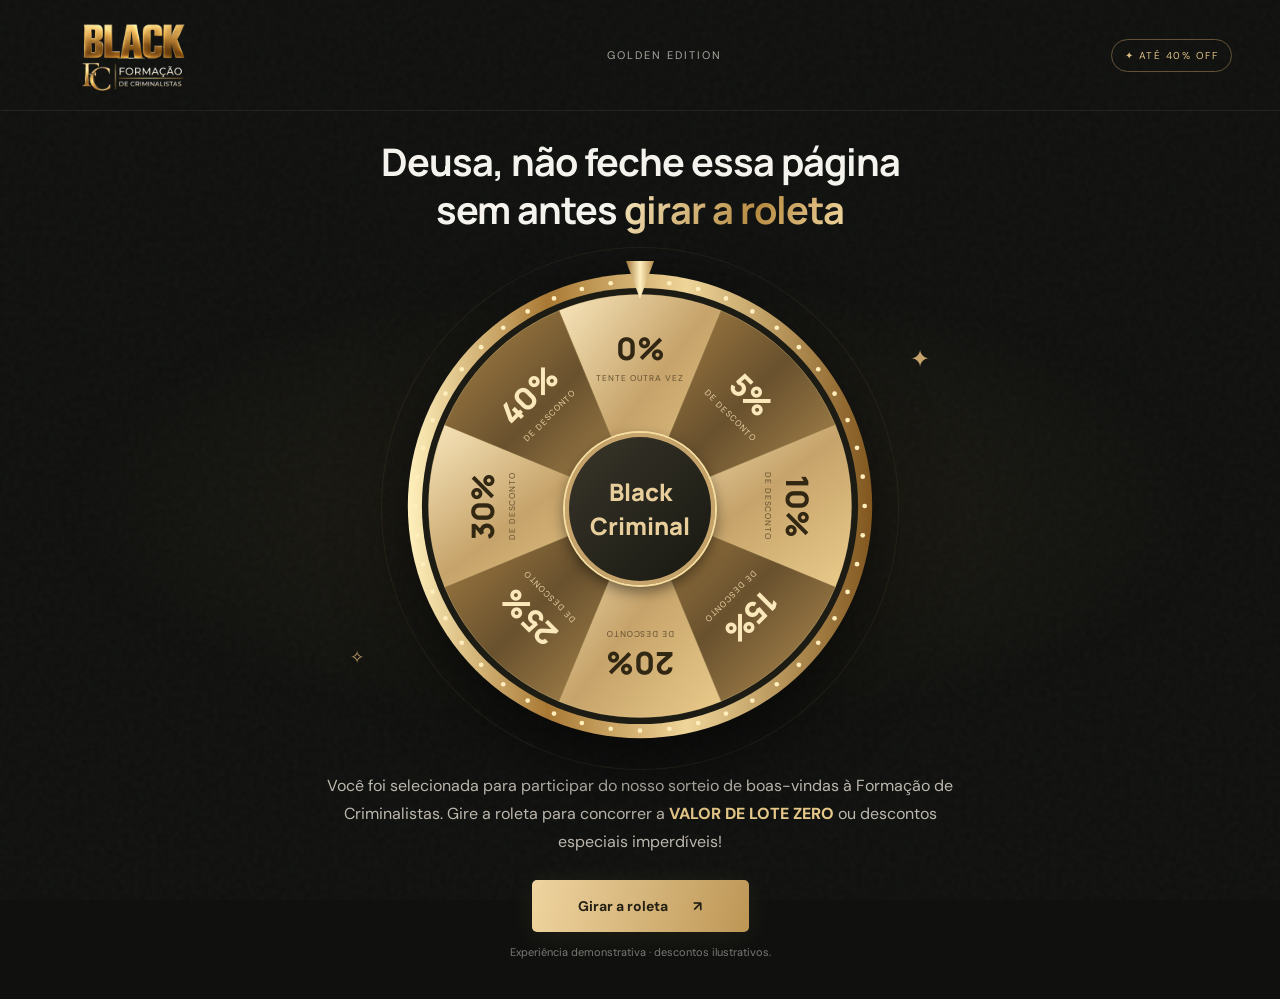
==== black-friday/index.html @ 6365568a "Add Black Criminal logo and welcome campaign messaging" ====
<!doctype html>
<html lang="pt-BR"><head><meta charset="UTF-8"><meta name="viewport" content="width=device-width,initial-scale=1"><meta name="description" content="Gire a roleta dourada de Black Friday e descubra descontos de até 40%."><title>Black Friday · Golden Spin</title><style>
@import url('https://fonts.googleapis.com/css2?family=DM+Sans:wght@400;500;600;700&family=Manrope:wght@400;600;700;800&display=swap');
:root{color-scheme:dark;--gold:#dec086;--muted:#94938e}*{box-sizing:border-box}body{margin:0;background:#10110f;color:#f6f4ef;font-family:'DM Sans',sans-serif}body:before{content:'';position:fixed;inset:0;pointer-events:none;opacity:.14;background-image:url("data:image/svg+xml,%3Csvg viewBox='0 0 180 180' xmlns='http://www.w3.org/2000/svg'%3E%3Cfilter id='n'%3E%3CfeTurbulence type='fractalNoise' baseFrequency='.88' numOctaves='3' stitchTiles='stitch'/%3E%3C/filter%3E%3Crect width='100%25' height='100%25' opacity='.25' filter='url(%23n)'/%3E%3C/svg%3E")}button,a{-webkit-tap-highlight-color:transparent}header{max-width:1280px;margin:auto;padding:28px 48px;display:flex;align-items:center;justify-content:space-between;border-bottom:1px solid #ffffff12}.brand{font-family:Manrope,sans-serif;font-size:20px;letter-spacing:-1px;font-weight:800}.brand span{color:var(--gold)}.edition{color:#aaa79f;font-size:11px;letter-spacing:2px}.badge{border:1px solid #625137;padding:9px 13px;border-radius:30px;font-size:10px;letter-spacing:1.5px;color:var(--gold)}main{max-width:1280px;margin:auto;padding:66px 48px 28px}.hero{display:grid;grid-template-columns:1fr 1.08fr;align-items:center;gap:35px}.eyebrow{font-size:11px;letter-spacing:2.5px;color:var(--gold);display:flex;align-items:center;gap:10px}.eyebrow:before{content:'';width:25px;height:1px;background:var(--gold)}h1{font-family:Manrope,sans-serif;font-size:clamp(48px,5.6vw,76px);line-height:1.04;letter-spacing:-4px;margin:25px 0}h1 span{background:linear-gradient(115deg,#f7e7bc,#b88b41 60%,#f3d9a1);background-clip:text;color:transparent}.intro{font-size:16px;line-height:1.8;color:#aaa9a2;max-width:370px}.maximum{display:flex;align-items:center;gap:17px;margin:27px 0 30px}.maximum strong{font-family:Manrope;font-size:56px;letter-spacing:-3px;color:#e8d5aa}.maximum span{font-size:11px;color:#b5afa3;letter-spacing:1.2px;line-height:1.6}.action{display:flex;gap:12px;align-items:center}.spin{border:0;padding:17px 27px;border-radius:5px;font:700 14px 'DM Sans',sans-serif;background:linear-gradient(105deg,#f0d5a0,#bd9655);color:#242015;cursor:pointer;box-shadow:0 4px 28px #d7b57014;min-width:217px}.spin:hover{filter:brightness(1.1)}.spin:disabled{opacity:.65;cursor:wait}.spin:focus-visible,.info:focus-visible{outline:2px solid #f9dda8;outline-offset:5px}.spin span{margin-left:22px}.small{color:#777a73;font-size:11px;margin-top:15px}.stage{position:relative;display:flex;align-items:center;justify-content:center;padding:32px 12px;background:radial-gradient(ellipse,#bb944518 0,transparent 68%)}.wheel-wrap{width:min(100%,470px);aspect-ratio:1;position:relative;filter:drop-shadow(0 25px 35px #0009)}#wheel{width:100%;height:100%;border-radius:50%;transition:transform 5s cubic-bezier(.12,.72,.12,1)}.pointer{position:absolute;left:50%;top:-10px;transform:translateX(-50%);width:28px;height:38px;background:linear-gradient(90deg,#9e7538,#fff0c0,#b38b48);clip-path:polygon(0 0,100% 0,50% 100%);z-index:3;filter:drop-shadow(0 3px 2px #000)}.hub{position:absolute;inset:39%;border-radius:50%;display:grid;place-content:center;text-align:center;background:linear-gradient(135deg,#39352a,#171811);border:6px solid #c5a36b;box-shadow:0 0 0 2px #f6dda0,0 6px 15px #0008;color:#e7ce9b;font-size:10px;letter-spacing:1.5px;font-weight:700}.hub b{font-size:25px;letter-spacing:-1px}.orbit{position:absolute;border:1px solid #c7a66216;border-radius:50%;inset:-24px;pointer-events:none}.spark{position:absolute;color:#c5a36b;font-size:24px}.s1{right:5%;top:10%}.s2{left:4%;bottom:12%;font-size:17px}.caption{position:absolute;bottom:0;left:0;right:0;text-align:center;font-size:10px;letter-spacing:2px;color:#7d796c}.result{margin-top:26px;padding:18px 22px;border:1px solid #b99b5c55;border-radius:6px;background:#c5a66b0b;max-width:395px}.result[hidden]{display:none}.result strong{display:block;color:#edd19b;font-size:21px;margin-bottom:6px}.result p{font-size:13px;line-height:1.6;color:#aaa79e;margin:0}.steps{margin-top:60px;padding:27px 0;display:grid;grid-template-columns:repeat(3,1fr);border-top:1px solid #ffffff12;border-bottom:1px solid #ffffff12;gap:25px}.step{display:flex;gap:15px;align-items:center}.number{font-size:11px;border:1px solid #7c67443b;border-radius:50%;width:32px;height:32px;display:grid;place-items:center;color:var(--gold);flex-shrink:0}.step b{font-size:13px;font-weight:500}.step p{font-size:11px;color:#85867e;margin:6px 0 0}footer{max-width:1280px;margin:auto;padding:24px 48px;display:flex;justify-content:space-between;gap:20px;color:#777a72;font-size:10px}.info{border:0;background:none;color:#a9a18e;font-family:inherit;font-size:11px;cursor:pointer;text-decoration:underline;text-underline-offset:4px}dialog{background:#1a1b17;border:1px solid #806843;border-radius:12px;color:#f4ead8;max-width:460px;padding:30px;line-height:1.7}dialog::backdrop{background:#000b}dialog p{color:#aaa99f;font-size:14px}dialog button{margin-top:10px}.confetti{position:fixed;top:-20px;width:8px;height:13px;background:#e4bd6b;pointer-events:none;z-index:8;animation:fall 2.6s ease-in forwards}@keyframes fall{to{transform:translateY(110vh) rotate(600deg);opacity:0}}@media(max-width:800px){header{padding:22px 24px}.edition{display:none}main{padding:40px 24px 10px}.hero{grid-template-columns:1fr;gap:15px}h1{font-size:58px;letter-spacing:-3px}.intro{max-width:450px}.stage{padding:35px 20px 40px;grid-row:2}.wheel-wrap{max-width:390px}.steps{margin-top:30px;grid-template-columns:1fr;gap:22px}footer{padding:23px 24px;flex-wrap:wrap}.maximum{margin:18px 0}.caption{bottom:8px}}@media(prefers-reduced-motion:reduce){#wheel{transition-duration:.1s}.confetti{display:none}}

/* The wheel is the first content immediately below the menu on every screen. */
main{padding:22px 24px 40px}.hero{display:flex;flex-direction:column;gap:0}.stage{width:100%;padding:20px 20px 14px;flex-shrink:0}.wheel-wrap{width:min(54vh,470px,76vw)}.content{text-align:center;width:100%;display:flex;flex-direction:column;align-items:center}h1{font-size:clamp(24px,3.3vw,38px);letter-spacing:-1.5px;margin:12px 0 20px}.action{justify-content:center}.result{width:100%;text-align:center}.small{margin:13px 0 0}.s1{right:calc(50% - min(30vw,290px));top:18%}.s2{left:calc(50% - min(30vw,290px));bottom:18%}
@media(max-width:800px){header{padding:18px 20px}main{padding:16px 16px 32px}.stage{grid-row:auto;padding:18px 12px 14px}.wheel-wrap{width:min(49vh,390px,80vw)}.orbit{inset:-12px}h1{font-size:26px;letter-spacing:-1px;margin:10px 0 18px}.spin{padding:16px 27px}}
.hub{inset:34%;z-index:2;display:flex;flex-direction:column;align-items:center;justify-content:center;gap:2px;overflow:hidden;padding:8px;border-width:4px;font-family:Manrope,sans-serif;font-size:clamp(10px,2.6vw,18px);line-height:1.15;letter-spacing:0;font-weight:800;background:linear-gradient(135deg,#39352a,#171811)}.hub span{max-width:100%;white-space:nowrap}.hub{container-type:inline-size;padding:8px;text-align:center;gap:3px;font-size:clamp(8px,1.8vw,14px)}.hub span{display:block;width:100%;text-align:center;font-size:clamp(8px,1.8vw,14px);line-height:1.25;letter-spacing:0}@supports(font-size:1cqi){.hub span{font-size:19cqi}}.brand img{display:block;width:170px;height:86px;object-fit:contain}header{padding-top:12px;padding-bottom:12px}.headline{text-align:center;font-size:clamp(23px,3.3vw,38px);line-height:1.25;letter-spacing:-1px;margin:5px 0 18px;max-width:820px}.welcome{max-width:650px;margin:12px 0 24px;color:#bdb8ae;font-size:16px;line-height:1.75;text-align:center}.welcome strong{color:#e7c888;font-weight:800}@media(max-width:800px){.brand img{width:136px;height:69px}.headline{font-size:25px;margin:0 0 14px;letter-spacing:-.7px}.welcome{font-size:14px;line-height:1.65;margin:8px 0 20px}.wheel-wrap{width:min(42vh,390px,76vw)}} </style></head><body><header><div class="brand"><img src="assets/logo-black-criminal.png" alt="Black Formação de Criminalistas"></div><div class="edition">GOLDEN EDITION</div><div class="badge">✦ ATÉ 40% OFF</div></header><main><section class="hero"><h1 class="headline">Deusa, não feche essa página<br>sem antes <span>girar a roleta</span></h1><div class="stage"><span class="spark s1">✦</span><span class="spark s2">✧</span><div class="wheel-wrap"><div class="orbit"></div><div class="pointer" aria-hidden="true"></div><svg id="wheel" viewBox="0 0 500 500" role="img" aria-label="Roleta com descontos de 0, 5, 10, 15, 20, 25, 30 e 40 por cento"></svg><div class="hub" aria-hidden="true"><span>Black</span><span>Criminal</span></div></div></div><div class="content"><p class="welcome">Você foi selecionada para participar do nosso sorteio de boas-vindas à Formação de Criminalistas. Gire a roleta para concorrer a <strong>VALOR DE LOTE ZERO</strong> ou descontos especiais imperdíveis!</p><div class="action"><button class="spin" id="spin">Girar a roleta <span>↗</span></button></div><p class="small">Experiência demonstrativa · descontos ilustrativos.</p><div class="result" id="result" role="status" aria-live="polite" hidden><strong id="result-title"></strong><p id="result-text"></p></div></div></section></main><script>
const discounts=[0,5,10,15,20,25,30,40],wheel=document.getElementById('wheel');
wheel.innerHTML=`<defs><linearGradient id="rim"><stop stop-color="#fff0bc"/><stop offset=".3" stop-color="#a97934"/><stop offset=".6" stop-color="#efd599"/><stop offset="1" stop-color="#81571f"/></linearGradient><linearGradient id="light" x1="0" y1="0" x2="1" y2="1"><stop stop-color="#f8e6bc"/><stop offset=".5" stop-color="#c6a36a"/><stop offset="1" stop-color="#ebcc8c"/></linearGradient><linearGradient id="dark" x1="0" y1="0" x2="1" y2="1"><stop stop-color="#aa8345"/><stop offset=".5" stop-color="#69512e"/><stop offset="1" stop-color="#b59052"/></linearGradient></defs><circle cx="250" cy="250" r="247" fill="url(#rim)"/><circle cx="250" cy="250" r="232" fill="#1c1c15"/>`;
const point=(a,r)=>[250+Math.sin(a*Math.PI/180)*r,250-Math.cos(a*Math.PI/180)*r];
discounts.forEach((d,i)=>{let a=i*45-22.5,b=a+45,p=point(a,225),q=point(b,225);wheel.innerHTML+=`<path d="M250 250 L${p} A225 225 0 0 1 ${q} Z" fill="url(#${i%2?'dark':'light'})" stroke="#eacb8955" stroke-width="1"/><g transform="rotate(${i*45} 250 250)"><text x="250" y="95" text-anchor="middle" fill="${i%2?'#fae7ba':'#312713'}" font-family="Manrope,sans-serif" font-size="33" font-weight="800">${d}%</text><text x="250" y="117" text-anchor="middle" fill="${i%2?'#ead3a4':'#655030'}" font-family="DM Sans,sans-serif" font-size="9" letter-spacing="1">${d===0?'TENTE OUTRA VEZ':'DE DESCONTO'}</text></g>`});
for(let i=0;i<48;i++){const p=point(i*7.5,239);wheel.innerHTML+=`<circle cx="${p[0]}" cy="${p[1]}" r="2.5" fill="#ffedbc"/>`}
let rotation=0,busy=false;const button=document.getElementById('spin'),result=document.getElementById('result');
button.onclick=()=>{if(busy)return;busy=true;button.disabled=true;button.textContent='A roleta está girando…';result.hidden=true;const index=discounts.indexOf(40),target=(360-index*45)%360;rotation+=1800+(target-rotation%360+360)%360;wheel.style.transform=`rotate(${rotation}deg)`;setTimeout(()=>{const d=discounts[index];document.getElementById('result-title').textContent=d===0?'0% · Tente outra vez!':`Você tirou ${d}% de desconto!`;document.getElementById('result-text').textContent=d===0?'A sorte merece uma segunda chance. Que tal mais um giro?':'Um giro dourado! Resultado ilustrativo desta experiência de Black Friday.';result.hidden=false;busy=false;button.disabled=false;button.innerHTML='Girar novamente <span>↗</span>';if(d>0)for(let i=0;i<35;i++){const c=document.createElement('i');c.className='confetti';c.style.left=Math.random()*100+'vw';c.style.animationDelay=Math.random()*.5+'s';c.style.background=['#b48a47','#f9e3b4','#e9bd67'][i%3];document.body.append(c);setTimeout(()=>c.remove(),3300)}},matchMedia('(prefers-reduced-motion: reduce)').matches?150:5100)};
</script></body></html>
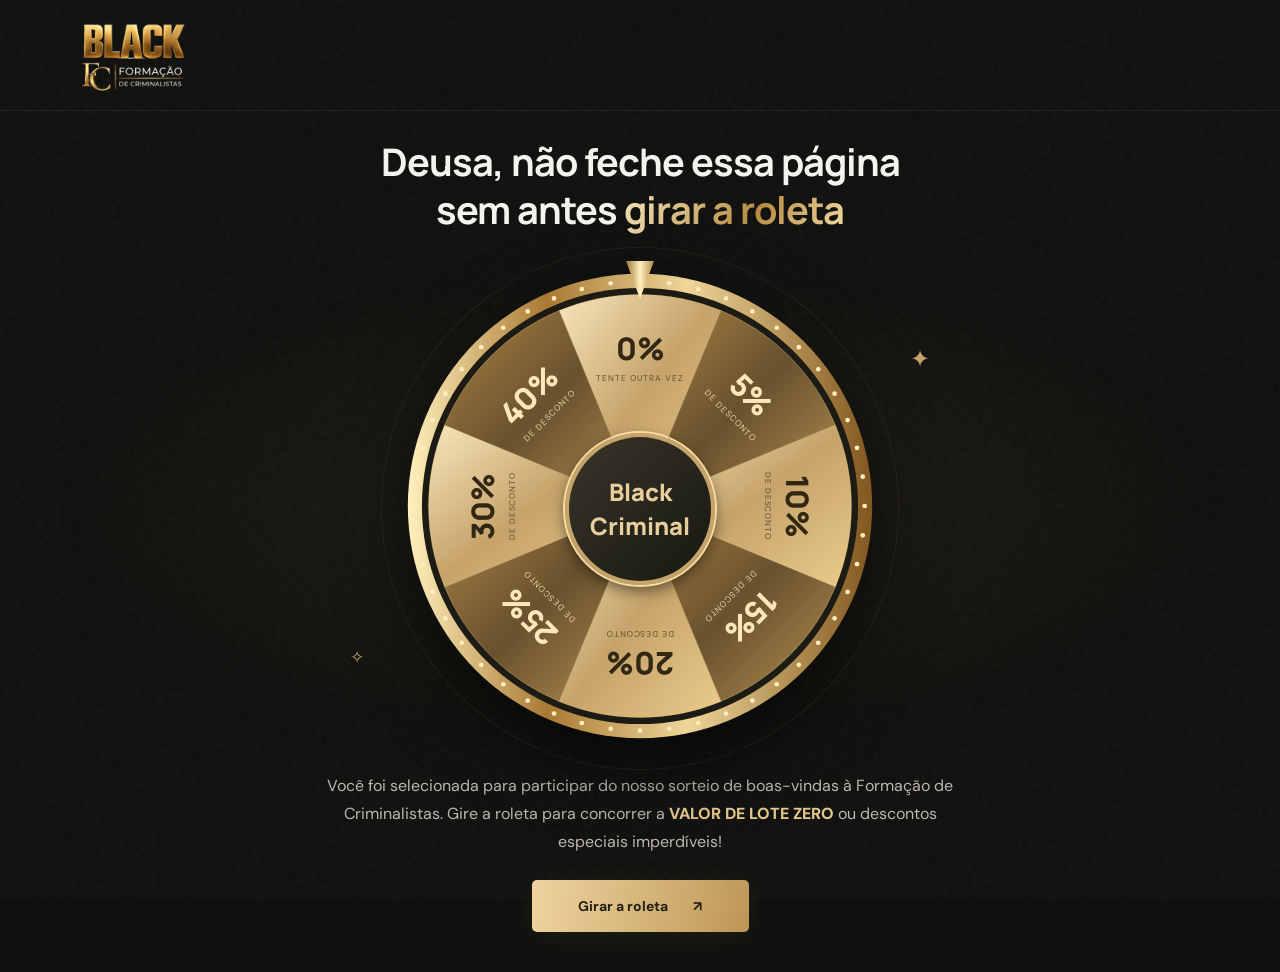
==== commit 204ede1d: "Remove header badges and inline demonstration result" ====
--- a/black-friday/index.html
+++ b/black-friday/index.html
@@ -6,12 +6,20 @@
 /* The wheel is the first content immediately below the menu on every screen. */
 main{padding:22px 24px 40px}.hero{display:flex;flex-direction:column;gap:0}.stage{width:100%;padding:20px 20px 14px;flex-shrink:0}.wheel-wrap{width:min(54vh,470px,76vw)}.content{text-align:center;width:100%;display:flex;flex-direction:column;align-items:center}h1{font-size:clamp(24px,3.3vw,38px);letter-spacing:-1.5px;margin:12px 0 20px}.action{justify-content:center}.result{width:100%;text-align:center}.small{margin:13px 0 0}.s1{right:calc(50% - min(30vw,290px));top:18%}.s2{left:calc(50% - min(30vw,290px));bottom:18%}
 @media(max-width:800px){header{padding:18px 20px}main{padding:16px 16px 32px}.stage{grid-row:auto;padding:18px 12px 14px}.wheel-wrap{width:min(49vh,390px,80vw)}.orbit{inset:-12px}h1{font-size:26px;letter-spacing:-1px;margin:10px 0 18px}.spin{padding:16px 27px}}
-.hub{inset:34%;z-index:2;display:flex;flex-direction:column;align-items:center;justify-content:center;gap:2px;overflow:hidden;padding:8px;border-width:4px;font-family:Manrope,sans-serif;font-size:clamp(10px,2.6vw,18px);line-height:1.15;letter-spacing:0;font-weight:800;background:linear-gradient(135deg,#39352a,#171811)}.hub span{max-width:100%;white-space:nowrap}.hub{container-type:inline-size;padding:8px;text-align:center;gap:3px;font-size:clamp(8px,1.8vw,14px)}.hub span{display:block;width:100%;text-align:center;font-size:clamp(8px,1.8vw,14px);line-height:1.25;letter-spacing:0}@supports(font-size:1cqi){.hub span{font-size:19cqi}}.brand img{display:block;width:170px;height:86px;object-fit:contain}header{padding-top:12px;padding-bottom:12px}.headline{text-align:center;font-size:clamp(23px,3.3vw,38px);line-height:1.25;letter-spacing:-1px;margin:5px 0 18px;max-width:820px}.welcome{max-width:650px;margin:12px 0 24px;color:#bdb8ae;font-size:16px;line-height:1.75;text-align:center}.welcome strong{color:#e7c888;font-weight:800}@media(max-width:800px){.brand img{width:136px;height:69px}.headline{font-size:25px;margin:0 0 14px;letter-spacing:-.7px}.welcome{font-size:14px;line-height:1.65;margin:8px 0 20px}.wheel-wrap{width:min(42vh,390px,76vw)}} </style></head><body><header><div class="brand"><img src="assets/logo-black-criminal.png" alt="Black Formação de Criminalistas"></div><div class="edition">GOLDEN EDITION</div><div class="badge">✦ ATÉ 40% OFF</div></header><main><section class="hero"><h1 class="headline">Deusa, não feche essa página<br>sem antes <span>girar a roleta</span></h1><div class="stage"><span class="spark s1">✦</span><span class="spark s2">✧</span><div class="wheel-wrap"><div class="orbit"></div><div class="pointer" aria-hidden="true"></div><svg id="wheel" viewBox="0 0 500 500" role="img" aria-label="Roleta com descontos de 0, 5, 10, 15, 20, 25, 30 e 40 por cento"></svg><div class="hub" aria-hidden="true"><span>Black</span><span>Criminal</span></div></div></div><div class="content"><p class="welcome">Você foi selecionada para participar do nosso sorteio de boas-vindas à Formação de Criminalistas. Gire a roleta para concorrer a <strong>VALOR DE LOTE ZERO</strong> ou descontos especiais imperdíveis!</p><div class="action"><button class="spin" id="spin">Girar a roleta <span>↗</span></button></div><p class="small">Experiência demonstrativa · descontos ilustrativos.</p><div class="result" id="result" role="status" aria-live="polite" hidden><strong id="result-title"></strong><p id="result-text"></p></div></div></section></main><script>
+.hub{inset:34%;z-index:2;display:flex;flex-direction:column;align-items:center;justify-content:center;gap:2px;overflow:hidden;padding:8px;border-width:4px;font-family:Manrope,sans-serif;font-size:clamp(10px,2.6vw,18px);line-height:1.15;letter-spacing:0;font-weight:800;background:linear-gradient(135deg,#39352a,#171811)}.hub span{max-width:100%;white-space:nowrap}.hub{container-type:inline-size;padding:8px;text-align:center;gap:3px;font-size:clamp(8px,1.8vw,14px)}.hub span{display:block;width:100%;text-align:center;font-size:clamp(8px,1.8vw,14px);line-height:1.25;letter-spacing:0}@supports(font-size:1cqi){.hub span{font-size:19cqi}}.brand img{display:block;width:170px;height:86px;object-fit:contain}header{padding-top:12px;padding-bottom:12px}.headline{text-align:center;font-size:clamp(23px,3.3vw,38px);line-height:1.25;letter-spacing:-1px;margin:5px 0 18px;max-width:820px}.welcome{max-width:650px;margin:12px 0 24px;color:#bdb8ae;font-size:16px;line-height:1.75;text-align:center}.welcome strong{color:#e7c888;font-weight:800}@media(max-width:800px){.brand img{width:136px;height:69px}.headline{font-size:25px;margin:0 0 14px;letter-spacing:-.7px}.welcome{font-size:14px;line-height:1.65;margin:8px 0 20px}.wheel-wrap{width:min(42vh,390px,76vw)}} 
+body.shaking>header,body.shaking>main{animation:page-shake .65s ease-in-out} @keyframes page-shake{0%,100%{transform:translate(0,0)}15%{transform:translate(-5px,2px)}30%{transform:translate(5px,-2px)}45%{transform:translate(-4px,1px)}60%{transform:translate(4px,-1px)}80%{transform:translate(-2px,0)}}
+#prize{padding:40px 28px 30px;width:min(440px,calc(100% - 32px));max-height:90vh;overflow:auto;text-align:center;border:1px solid #c4a266;border-radius:16px;background:radial-gradient(ellipse at top,#3b3020,#191a15 65%);box-shadow:0 25px 100px #0009;animation:prize-in .3s ease-out}#prize::backdrop{background:#000c;backdrop-filter:blur(5px)}.close-prize{position:absolute;right:13px;top:10px;border:0;background:transparent;color:#c7bca6;cursor:pointer;font-size:26px;line-height:1;padding:8px}#prize .prize-kicker{color:#d7ba7f;font-size:11px;letter-spacing:2px;margin:0 0 14px}#prize h2{font-family:Manrope,sans-serif;font-size:28px;letter-spacing:-1px;margin:8px 0}#prize .prize-value{font-family:Manrope,sans-serif;font-weight:800;font-size:86px;line-height:1.1;letter-spacing:-5px;background:linear-gradient(115deg,#f7e7bc,#b88b41 60%,#f3d9a1);background-clip:text;color:transparent}#prize .prize-description{color:#bdb8ae;font-size:14px;line-height:1.7;margin:15px 0 24px}.redeem{display:block;width:100%;text-decoration:none;text-align:center}.redeem[aria-disabled=true]{opacity:.5;pointer-events:none}.prize-note{font-size:10px;color:#90887a;margin:14px 0 0}@keyframes prize-in{from{opacity:0;transform:translateY(18px) scale(.96)}to{opacity:1;transform:none}}@media(prefers-reduced-motion:reduce){body.shaking>header,body.shaking>main,#prize{animation:none}}
+</style></head><body><header><div class="brand"><img src="assets/logo-black-criminal.png" alt="Black Formação de Criminalistas"></div></header><main><section class="hero"><h1 class="headline">Deusa, não feche essa página<br>sem antes <span>girar a roleta</span></h1><div class="stage"><span class="spark s1">✦</span><span class="spark s2">✧</span><div class="wheel-wrap"><div class="orbit"></div><div class="pointer" aria-hidden="true"></div><svg id="wheel" viewBox="0 0 500 500" role="img" aria-label="Roleta com descontos de 0, 5, 10, 15, 20, 25, 30 e 40 por cento"></svg><div class="hub" aria-hidden="true"><span>Black</span><span>Criminal</span></div></div></div><div class="content"><p class="welcome">Você foi selecionada para participar do nosso sorteio de boas-vindas à Formação de Criminalistas. Gire a roleta para concorrer a <strong>VALOR DE LOTE ZERO</strong> ou descontos especiais imperdíveis!</p><div class="action"><button class="spin" id="spin">Girar a roleta <span>↗</span></button></div></div></section></main><dialog id="prize" aria-labelledby="prize-heading"><button class="close-prize" aria-label="Fechar prêmio">×</button><p class="prize-kicker">BLACK CRIMINAL · SEU PRÊMIO</p><h2 id="prize-heading">Parabéns, Deusa!</h2><div class="prize-value">40%</div><p class="prize-description">Você ganhou <strong>40% de desconto</strong> na Formação de Criminalistas. Resgate sua oferta abaixo.</p><a class="spin redeem" id="redeem" href="https://pay.hotmart.com/K104703066T?checkoutMode=10&amp;bid=1791757413540" target="_blank" rel="noopener noreferrer">Resgatar minha oferta ↗</a><p class="prize-note">Você será direcionada ao checkout seguro da Hotmart.</p></dialog><script>
 const discounts=[0,5,10,15,20,25,30,40],wheel=document.getElementById('wheel');
 wheel.innerHTML=`<defs><linearGradient id="rim"><stop stop-color="#fff0bc"/><stop offset=".3" stop-color="#a97934"/><stop offset=".6" stop-color="#efd599"/><stop offset="1" stop-color="#81571f"/></linearGradient><linearGradient id="light" x1="0" y1="0" x2="1" y2="1"><stop stop-color="#f8e6bc"/><stop offset=".5" stop-color="#c6a36a"/><stop offset="1" stop-color="#ebcc8c"/></linearGradient><linearGradient id="dark" x1="0" y1="0" x2="1" y2="1"><stop stop-color="#aa8345"/><stop offset=".5" stop-color="#69512e"/><stop offset="1" stop-color="#b59052"/></linearGradient></defs><circle cx="250" cy="250" r="247" fill="url(#rim)"/><circle cx="250" cy="250" r="232" fill="#1c1c15"/>`;
 const point=(a,r)=>[250+Math.sin(a*Math.PI/180)*r,250-Math.cos(a*Math.PI/180)*r];
 discounts.forEach((d,i)=>{let a=i*45-22.5,b=a+45,p=point(a,225),q=point(b,225);wheel.innerHTML+=`<path d="M250 250 L${p} A225 225 0 0 1 ${q} Z" fill="url(#${i%2?'dark':'light'})" stroke="#eacb8955" stroke-width="1"/><g transform="rotate(${i*45} 250 250)"><text x="250" y="95" text-anchor="middle" fill="${i%2?'#fae7ba':'#312713'}" font-family="Manrope,sans-serif" font-size="33" font-weight="800">${d}%</text><text x="250" y="117" text-anchor="middle" fill="${i%2?'#ead3a4':'#655030'}" font-family="DM Sans,sans-serif" font-size="9" letter-spacing="1">${d===0?'TENTE OUTRA VEZ':'DE DESCONTO'}</text></g>`});
 for(let i=0;i<48;i++){const p=point(i*7.5,239);wheel.innerHTML+=`<circle cx="${p[0]}" cy="${p[1]}" r="2.5" fill="#ffedbc"/>`}
-let rotation=0,busy=false;const button=document.getElementById('spin'),result=document.getElementById('result');
-button.onclick=()=>{if(busy)return;busy=true;button.disabled=true;button.textContent='A roleta está girando…';result.hidden=true;const index=discounts.indexOf(40),target=(360-index*45)%360;rotation+=1800+(target-rotation%360+360)%360;wheel.style.transform=`rotate(${rotation}deg)`;setTimeout(()=>{const d=discounts[index];document.getElementById('result-title').textContent=d===0?'0% · Tente outra vez!':`Você tirou ${d}% de desconto!`;document.getElementById('result-text').textContent=d===0?'A sorte merece uma segunda chance. Que tal mais um giro?':'Um giro dourado! Resultado ilustrativo desta experiência de Black Friday.';result.hidden=false;busy=false;button.disabled=false;button.innerHTML='Girar novamente <span>↗</span>';if(d>0)for(let i=0;i<35;i++){const c=document.createElement('i');c.className='confetti';c.style.left=Math.random()*100+'vw';c.style.animationDelay=Math.random()*.5+'s';c.style.background=['#b48a47','#f9e3b4','#e9bd67'][i%3];document.body.append(c);setTimeout(()=>c.remove(),3300)}},matchMedia('(prefers-reduced-motion: reduce)').matches?150:5100)};
+let rotation=0,busy=false;const button=document.getElementById('spin');
+button.onclick=()=>{if(busy)return;busy=true;button.disabled=true;button.textContent='A roleta está girando…';document.body.classList.add('shaking');setTimeout(()=>document.body.classList.remove('shaking'),700);const index=discounts.indexOf(40),target=(360-index*45)%360;rotation+=1800+(target-rotation%360+360)%360;wheel.style.transform=`rotate(${rotation}deg)`;setTimeout(()=>{const d=discounts[index];prize.showModal();document.body.style.overflow='hidden';busy=false;button.disabled=false;button.innerHTML='Girar novamente <span>↗</span>';if(d>0)for(let i=0;i<35;i++){const c=document.createElement('i');c.className='confetti';c.style.left=Math.random()*100+'vw';c.style.animationDelay=Math.random()*.5+'s';c.style.background=['#b48a47','#f9e3b4','#e9bd67'][i%3];document.body.append(c);setTimeout(()=>c.remove(),3300)}},matchMedia('(prefers-reduced-motion: reduce)').matches?150:5100)};
+
+const prize=document.getElementById('prize');
+document.querySelector('.close-prize').onclick=()=>prize.close();
+prize.addEventListener('close',()=>{document.body.style.overflow='';button.focus()});
+prize.addEventListener('click',e=>{if(e.target===prize){const r=prize.getBoundingClientRect();if(e.clientX<r.left||e.clientX>r.right||e.clientY<r.top||e.clientY>r.bottom)prize.close()}});
 </script></body></html>
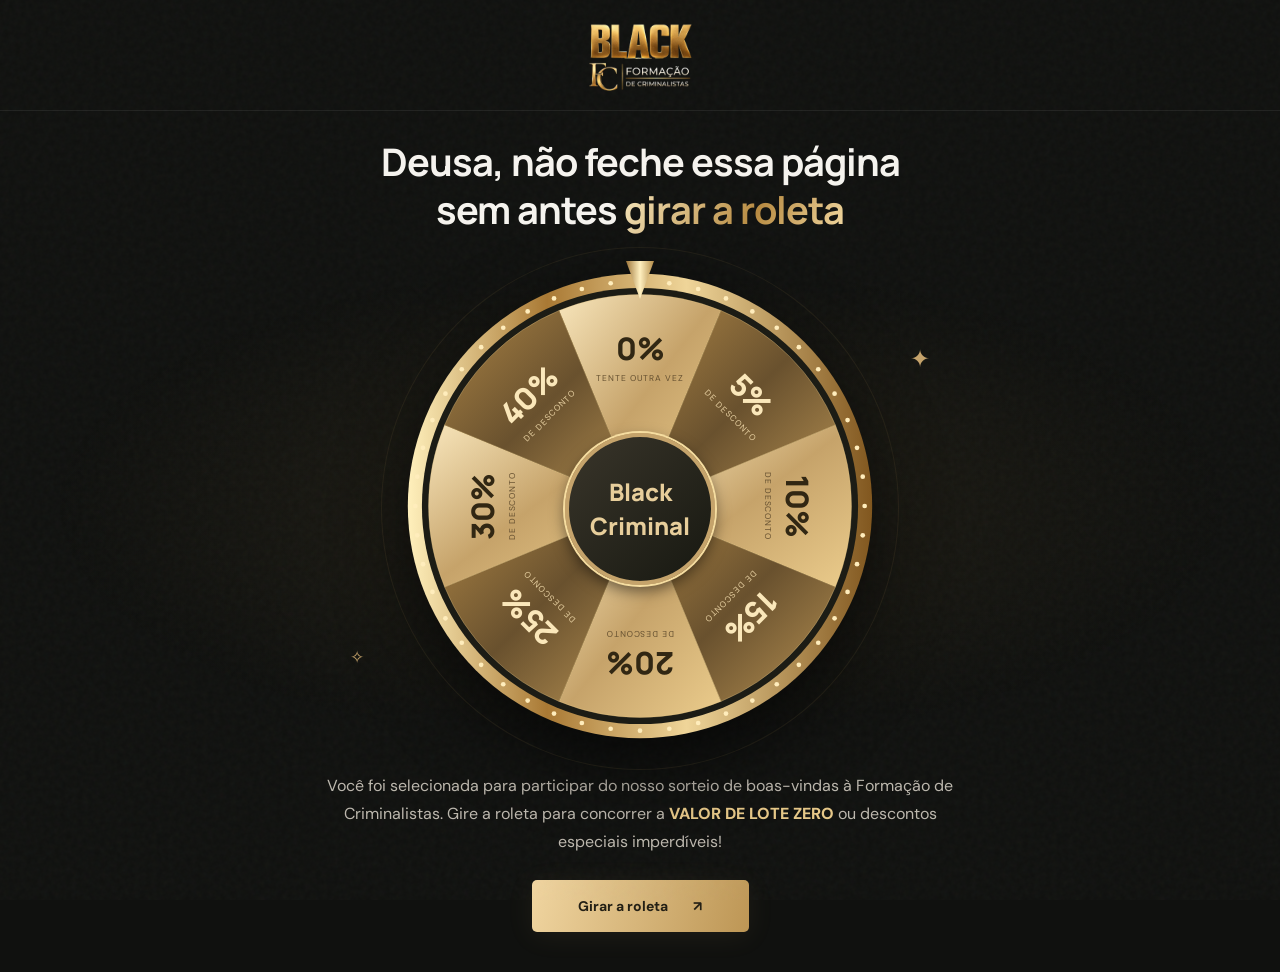
==== commit ac4b42ba: "Center campaign logo in header" ====
--- a/black-friday/index.html
+++ b/black-friday/index.html
@@ -9,7 +9,7 @@
 .hub{inset:34%;z-index:2;display:flex;flex-direction:column;align-items:center;justify-content:center;gap:2px;overflow:hidden;padding:8px;border-width:4px;font-family:Manrope,sans-serif;font-size:clamp(10px,2.6vw,18px);line-height:1.15;letter-spacing:0;font-weight:800;background:linear-gradient(135deg,#39352a,#171811)}.hub span{max-width:100%;white-space:nowrap}.hub{container-type:inline-size;padding:8px;text-align:center;gap:3px;font-size:clamp(8px,1.8vw,14px)}.hub span{display:block;width:100%;text-align:center;font-size:clamp(8px,1.8vw,14px);line-height:1.25;letter-spacing:0}@supports(font-size:1cqi){.hub span{font-size:19cqi}}.brand img{display:block;width:170px;height:86px;object-fit:contain}header{padding-top:12px;padding-bottom:12px}.headline{text-align:center;font-size:clamp(23px,3.3vw,38px);line-height:1.25;letter-spacing:-1px;margin:5px 0 18px;max-width:820px}.welcome{max-width:650px;margin:12px 0 24px;color:#bdb8ae;font-size:16px;line-height:1.75;text-align:center}.welcome strong{color:#e7c888;font-weight:800}@media(max-width:800px){.brand img{width:136px;height:69px}.headline{font-size:25px;margin:0 0 14px;letter-spacing:-.7px}.welcome{font-size:14px;line-height:1.65;margin:8px 0 20px}.wheel-wrap{width:min(42vh,390px,76vw)}} 
 body.shaking>header,body.shaking>main{animation:page-shake .65s ease-in-out} @keyframes page-shake{0%,100%{transform:translate(0,0)}15%{transform:translate(-5px,2px)}30%{transform:translate(5px,-2px)}45%{transform:translate(-4px,1px)}60%{transform:translate(4px,-1px)}80%{transform:translate(-2px,0)}}
 #prize{padding:40px 28px 30px;width:min(440px,calc(100% - 32px));max-height:90vh;overflow:auto;text-align:center;border:1px solid #c4a266;border-radius:16px;background:radial-gradient(ellipse at top,#3b3020,#191a15 65%);box-shadow:0 25px 100px #0009;animation:prize-in .3s ease-out}#prize::backdrop{background:#000c;backdrop-filter:blur(5px)}.close-prize{position:absolute;right:13px;top:10px;border:0;background:transparent;color:#c7bca6;cursor:pointer;font-size:26px;line-height:1;padding:8px}#prize .prize-kicker{color:#d7ba7f;font-size:11px;letter-spacing:2px;margin:0 0 14px}#prize h2{font-family:Manrope,sans-serif;font-size:28px;letter-spacing:-1px;margin:8px 0}#prize .prize-value{font-family:Manrope,sans-serif;font-weight:800;font-size:86px;line-height:1.1;letter-spacing:-5px;background:linear-gradient(115deg,#f7e7bc,#b88b41 60%,#f3d9a1);background-clip:text;color:transparent}#prize .prize-description{color:#bdb8ae;font-size:14px;line-height:1.7;margin:15px 0 24px}.redeem{display:block;width:100%;text-decoration:none;text-align:center}.redeem[aria-disabled=true]{opacity:.5;pointer-events:none}.prize-note{font-size:10px;color:#90887a;margin:14px 0 0}@keyframes prize-in{from{opacity:0;transform:translateY(18px) scale(.96)}to{opacity:1;transform:none}}@media(prefers-reduced-motion:reduce){body.shaking>header,body.shaking>main,#prize{animation:none}}
-</style></head><body><header><div class="brand"><img src="assets/logo-black-criminal.png" alt="Black Formação de Criminalistas"></div></header><main><section class="hero"><h1 class="headline">Deusa, não feche essa página<br>sem antes <span>girar a roleta</span></h1><div class="stage"><span class="spark s1">✦</span><span class="spark s2">✧</span><div class="wheel-wrap"><div class="orbit"></div><div class="pointer" aria-hidden="true"></div><svg id="wheel" viewBox="0 0 500 500" role="img" aria-label="Roleta com descontos de 0, 5, 10, 15, 20, 25, 30 e 40 por cento"></svg><div class="hub" aria-hidden="true"><span>Black</span><span>Criminal</span></div></div></div><div class="content"><p class="welcome">Você foi selecionada para participar do nosso sorteio de boas-vindas à Formação de Criminalistas. Gire a roleta para concorrer a <strong>VALOR DE LOTE ZERO</strong> ou descontos especiais imperdíveis!</p><div class="action"><button class="spin" id="spin">Girar a roleta <span>↗</span></button></div></div></section></main><dialog id="prize" aria-labelledby="prize-heading"><button class="close-prize" aria-label="Fechar prêmio">×</button><p class="prize-kicker">BLACK CRIMINAL · SEU PRÊMIO</p><h2 id="prize-heading">Parabéns, Deusa!</h2><div class="prize-value">40%</div><p class="prize-description">Você ganhou <strong>40% de desconto</strong> na Formação de Criminalistas. Resgate sua oferta abaixo.</p><a class="spin redeem" id="redeem" href="https://pay.hotmart.com/K104703066T?checkoutMode=10&amp;bid=1791757413540" target="_blank" rel="noopener noreferrer">Resgatar minha oferta ↗</a><p class="prize-note">Você será direcionada ao checkout seguro da Hotmart.</p></dialog><script>
+header{justify-content:center}.brand{margin-inline:auto}</style></head><body><header><div class="brand"><img src="assets/logo-black-criminal.png" alt="Black Formação de Criminalistas"></div></header><main><section class="hero"><h1 class="headline">Deusa, não feche essa página<br>sem antes <span>girar a roleta</span></h1><div class="stage"><span class="spark s1">✦</span><span class="spark s2">✧</span><div class="wheel-wrap"><div class="orbit"></div><div class="pointer" aria-hidden="true"></div><svg id="wheel" viewBox="0 0 500 500" role="img" aria-label="Roleta com descontos de 0, 5, 10, 15, 20, 25, 30 e 40 por cento"></svg><div class="hub" aria-hidden="true"><span>Black</span><span>Criminal</span></div></div></div><div class="content"><p class="welcome">Você foi selecionada para participar do nosso sorteio de boas-vindas à Formação de Criminalistas. Gire a roleta para concorrer a <strong>VALOR DE LOTE ZERO</strong> ou descontos especiais imperdíveis!</p><div class="action"><button class="spin" id="spin">Girar a roleta <span>↗</span></button></div></div></section></main><dialog id="prize" aria-labelledby="prize-heading"><button class="close-prize" aria-label="Fechar prêmio">×</button><p class="prize-kicker">BLACK CRIMINAL · SEU PRÊMIO</p><h2 id="prize-heading">Parabéns, Deusa!</h2><div class="prize-value">40%</div><p class="prize-description">Você ganhou <strong>40% de desconto</strong> na Formação de Criminalistas. Resgate sua oferta abaixo.</p><a class="spin redeem" id="redeem" href="https://pay.hotmart.com/K104703066T?checkoutMode=10&amp;bid=1791757413540" target="_blank" rel="noopener noreferrer">Resgatar minha oferta ↗</a><p class="prize-note">Você será direcionada ao checkout seguro da Hotmart.</p></dialog><script>
 const discounts=[0,5,10,15,20,25,30,40],wheel=document.getElementById('wheel');
 wheel.innerHTML=`<defs><linearGradient id="rim"><stop stop-color="#fff0bc"/><stop offset=".3" stop-color="#a97934"/><stop offset=".6" stop-color="#efd599"/><stop offset="1" stop-color="#81571f"/></linearGradient><linearGradient id="light" x1="0" y1="0" x2="1" y2="1"><stop stop-color="#f8e6bc"/><stop offset=".5" stop-color="#c6a36a"/><stop offset="1" stop-color="#ebcc8c"/></linearGradient><linearGradient id="dark" x1="0" y1="0" x2="1" y2="1"><stop stop-color="#aa8345"/><stop offset=".5" stop-color="#69512e"/><stop offset="1" stop-color="#b59052"/></linearGradient></defs><circle cx="250" cy="250" r="247" fill="url(#rim)"/><circle cx="250" cy="250" r="232" fill="#1c1c15"/>`;
 const point=(a,r)=>[250+Math.sin(a*Math.PI/180)*r,250-Math.cos(a*Math.PI/180)*r];
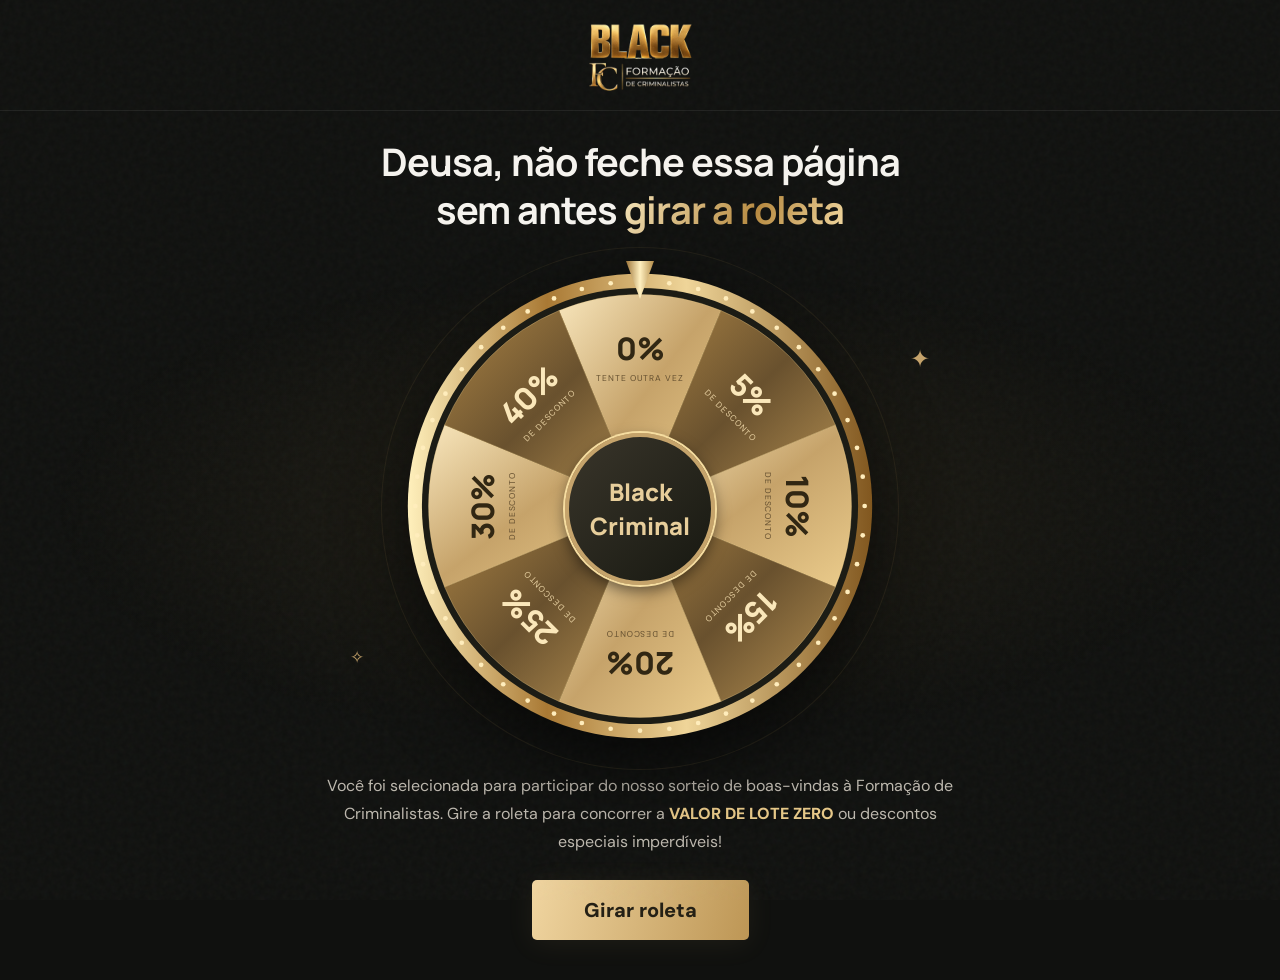
==== commit 68fb1ec2: "Enlarge spin button label and remove arrow" ====
--- a/black-friday/index.html
+++ b/black-friday/index.html
@@ -9,14 +9,14 @@
 .hub{inset:34%;z-index:2;display:flex;flex-direction:column;align-items:center;justify-content:center;gap:2px;overflow:hidden;padding:8px;border-width:4px;font-family:Manrope,sans-serif;font-size:clamp(10px,2.6vw,18px);line-height:1.15;letter-spacing:0;font-weight:800;background:linear-gradient(135deg,#39352a,#171811)}.hub span{max-width:100%;white-space:nowrap}.hub{container-type:inline-size;padding:8px;text-align:center;gap:3px;font-size:clamp(8px,1.8vw,14px)}.hub span{display:block;width:100%;text-align:center;font-size:clamp(8px,1.8vw,14px);line-height:1.25;letter-spacing:0}@supports(font-size:1cqi){.hub span{font-size:19cqi}}.brand img{display:block;width:170px;height:86px;object-fit:contain}header{padding-top:12px;padding-bottom:12px}.headline{text-align:center;font-size:clamp(23px,3.3vw,38px);line-height:1.25;letter-spacing:-1px;margin:5px 0 18px;max-width:820px}.welcome{max-width:650px;margin:12px 0 24px;color:#bdb8ae;font-size:16px;line-height:1.75;text-align:center}.welcome strong{color:#e7c888;font-weight:800}@media(max-width:800px){.brand img{width:136px;height:69px}.headline{font-size:25px;margin:0 0 14px;letter-spacing:-.7px}.welcome{font-size:14px;line-height:1.65;margin:8px 0 20px}.wheel-wrap{width:min(42vh,390px,76vw)}} 
 body.shaking>header,body.shaking>main{animation:page-shake .65s ease-in-out} @keyframes page-shake{0%,100%{transform:translate(0,0)}15%{transform:translate(-5px,2px)}30%{transform:translate(5px,-2px)}45%{transform:translate(-4px,1px)}60%{transform:translate(4px,-1px)}80%{transform:translate(-2px,0)}}
 #prize{padding:40px 28px 30px;width:min(440px,calc(100% - 32px));max-height:90vh;overflow:auto;text-align:center;border:1px solid #c4a266;border-radius:16px;background:radial-gradient(ellipse at top,#3b3020,#191a15 65%);box-shadow:0 25px 100px #0009;animation:prize-in .3s ease-out}#prize::backdrop{background:#000c;backdrop-filter:blur(5px)}.close-prize{position:absolute;right:13px;top:10px;border:0;background:transparent;color:#c7bca6;cursor:pointer;font-size:26px;line-height:1;padding:8px}#prize .prize-kicker{color:#d7ba7f;font-size:11px;letter-spacing:2px;margin:0 0 14px}#prize h2{font-family:Manrope,sans-serif;font-size:28px;letter-spacing:-1px;margin:8px 0}#prize .prize-value{font-family:Manrope,sans-serif;font-weight:800;font-size:86px;line-height:1.1;letter-spacing:-5px;background:linear-gradient(115deg,#f7e7bc,#b88b41 60%,#f3d9a1);background-clip:text;color:transparent}#prize .prize-description{color:#bdb8ae;font-size:14px;line-height:1.7;margin:15px 0 24px}.redeem{display:block;width:100%;text-decoration:none;text-align:center}.redeem[aria-disabled=true]{opacity:.5;pointer-events:none}.prize-note{font-size:10px;color:#90887a;margin:14px 0 0}@keyframes prize-in{from{opacity:0;transform:translateY(18px) scale(.96)}to{opacity:1;transform:none}}@media(prefers-reduced-motion:reduce){body.shaking>header,body.shaking>main,#prize{animation:none}}
-header{justify-content:center}.brand{margin-inline:auto}</style></head><body><header><div class="brand"><img src="assets/logo-black-criminal.png" alt="Black Formação de Criminalistas"></div></header><main><section class="hero"><h1 class="headline">Deusa, não feche essa página<br>sem antes <span>girar a roleta</span></h1><div class="stage"><span class="spark s1">✦</span><span class="spark s2">✧</span><div class="wheel-wrap"><div class="orbit"></div><div class="pointer" aria-hidden="true"></div><svg id="wheel" viewBox="0 0 500 500" role="img" aria-label="Roleta com descontos de 0, 5, 10, 15, 20, 25, 30 e 40 por cento"></svg><div class="hub" aria-hidden="true"><span>Black</span><span>Criminal</span></div></div></div><div class="content"><p class="welcome">Você foi selecionada para participar do nosso sorteio de boas-vindas à Formação de Criminalistas. Gire a roleta para concorrer a <strong>VALOR DE LOTE ZERO</strong> ou descontos especiais imperdíveis!</p><div class="action"><button class="spin" id="spin">Girar a roleta <span>↗</span></button></div></div></section></main><dialog id="prize" aria-labelledby="prize-heading"><button class="close-prize" aria-label="Fechar prêmio">×</button><p class="prize-kicker">BLACK CRIMINAL · SEU PRÊMIO</p><h2 id="prize-heading">Parabéns, Deusa!</h2><div class="prize-value">40%</div><p class="prize-description">Você ganhou <strong>40% de desconto</strong> na Formação de Criminalistas. Resgate sua oferta abaixo.</p><a class="spin redeem" id="redeem" href="https://pay.hotmart.com/K104703066T?checkoutMode=10&amp;bid=1791757413540" target="_blank" rel="noopener noreferrer">Resgatar minha oferta ↗</a><p class="prize-note">Você será direcionada ao checkout seguro da Hotmart.</p></dialog><script>
+header{justify-content:center}.brand{margin-inline:auto}#spin{font-size:20px;font-weight:800}</style></head><body><header><div class="brand"><img src="assets/logo-black-criminal.png" alt="Black Formação de Criminalistas"></div></header><main><section class="hero"><h1 class="headline">Deusa, não feche essa página<br>sem antes <span>girar a roleta</span></h1><div class="stage"><span class="spark s1">✦</span><span class="spark s2">✧</span><div class="wheel-wrap"><div class="orbit"></div><div class="pointer" aria-hidden="true"></div><svg id="wheel" viewBox="0 0 500 500" role="img" aria-label="Roleta com descontos de 0, 5, 10, 15, 20, 25, 30 e 40 por cento"></svg><div class="hub" aria-hidden="true"><span>Black</span><span>Criminal</span></div></div></div><div class="content"><p class="welcome">Você foi selecionada para participar do nosso sorteio de boas-vindas à Formação de Criminalistas. Gire a roleta para concorrer a <strong>VALOR DE LOTE ZERO</strong> ou descontos especiais imperdíveis!</p><div class="action"><button class="spin" id="spin">Girar roleta</button></div></div></section></main><dialog id="prize" aria-labelledby="prize-heading"><button class="close-prize" aria-label="Fechar prêmio">×</button><p class="prize-kicker">BLACK CRIMINAL · SEU PRÊMIO</p><h2 id="prize-heading">Parabéns, Deusa!</h2><div class="prize-value">40%</div><p class="prize-description">Você ganhou <strong>40% de desconto</strong> na Formação de Criminalistas. Resgate sua oferta abaixo.</p><a class="spin redeem" id="redeem" href="https://pay.hotmart.com/K104703066T?checkoutMode=10&amp;bid=1791757413540" target="_blank" rel="noopener noreferrer">Resgatar minha oferta ↗</a><p class="prize-note">Você será direcionada ao checkout seguro da Hotmart.</p></dialog><script>
 const discounts=[0,5,10,15,20,25,30,40],wheel=document.getElementById('wheel');
 wheel.innerHTML=`<defs><linearGradient id="rim"><stop stop-color="#fff0bc"/><stop offset=".3" stop-color="#a97934"/><stop offset=".6" stop-color="#efd599"/><stop offset="1" stop-color="#81571f"/></linearGradient><linearGradient id="light" x1="0" y1="0" x2="1" y2="1"><stop stop-color="#f8e6bc"/><stop offset=".5" stop-color="#c6a36a"/><stop offset="1" stop-color="#ebcc8c"/></linearGradient><linearGradient id="dark" x1="0" y1="0" x2="1" y2="1"><stop stop-color="#aa8345"/><stop offset=".5" stop-color="#69512e"/><stop offset="1" stop-color="#b59052"/></linearGradient></defs><circle cx="250" cy="250" r="247" fill="url(#rim)"/><circle cx="250" cy="250" r="232" fill="#1c1c15"/>`;
 const point=(a,r)=>[250+Math.sin(a*Math.PI/180)*r,250-Math.cos(a*Math.PI/180)*r];
 discounts.forEach((d,i)=>{let a=i*45-22.5,b=a+45,p=point(a,225),q=point(b,225);wheel.innerHTML+=`<path d="M250 250 L${p} A225 225 0 0 1 ${q} Z" fill="url(#${i%2?'dark':'light'})" stroke="#eacb8955" stroke-width="1"/><g transform="rotate(${i*45} 250 250)"><text x="250" y="95" text-anchor="middle" fill="${i%2?'#fae7ba':'#312713'}" font-family="Manrope,sans-serif" font-size="33" font-weight="800">${d}%</text><text x="250" y="117" text-anchor="middle" fill="${i%2?'#ead3a4':'#655030'}" font-family="DM Sans,sans-serif" font-size="9" letter-spacing="1">${d===0?'TENTE OUTRA VEZ':'DE DESCONTO'}</text></g>`});
 for(let i=0;i<48;i++){const p=point(i*7.5,239);wheel.innerHTML+=`<circle cx="${p[0]}" cy="${p[1]}" r="2.5" fill="#ffedbc"/>`}
 let rotation=0,busy=false;const button=document.getElementById('spin');
-button.onclick=()=>{if(busy)return;busy=true;button.disabled=true;button.textContent='A roleta está girando…';document.body.classList.add('shaking');setTimeout(()=>document.body.classList.remove('shaking'),700);const index=discounts.indexOf(40),target=(360-index*45)%360;rotation+=1800+(target-rotation%360+360)%360;wheel.style.transform=`rotate(${rotation}deg)`;setTimeout(()=>{const d=discounts[index];prize.showModal();document.body.style.overflow='hidden';busy=false;button.disabled=false;button.innerHTML='Girar novamente <span>↗</span>';if(d>0)for(let i=0;i<35;i++){const c=document.createElement('i');c.className='confetti';c.style.left=Math.random()*100+'vw';c.style.animationDelay=Math.random()*.5+'s';c.style.background=['#b48a47','#f9e3b4','#e9bd67'][i%3];document.body.append(c);setTimeout(()=>c.remove(),3300)}},matchMedia('(prefers-reduced-motion: reduce)').matches?150:5100)};
+button.onclick=()=>{if(busy)return;busy=true;button.disabled=true;button.textContent='A roleta está girando…';document.body.classList.add('shaking');setTimeout(()=>document.body.classList.remove('shaking'),700);const index=discounts.indexOf(40),target=(360-index*45)%360;rotation+=1800+(target-rotation%360+360)%360;wheel.style.transform=`rotate(${rotation}deg)`;setTimeout(()=>{const d=discounts[index];prize.showModal();document.body.style.overflow='hidden';busy=false;button.disabled=false;button.textContent='Girar roleta';if(d>0)for(let i=0;i<35;i++){const c=document.createElement('i');c.className='confetti';c.style.left=Math.random()*100+'vw';c.style.animationDelay=Math.random()*.5+'s';c.style.background=['#b48a47','#f9e3b4','#e9bd67'][i%3];document.body.append(c);setTimeout(()=>c.remove(),3300)}},matchMedia('(prefers-reduced-motion: reduce)').matches?150:5100)};
 
 const prize=document.getElementById('prize');
 document.querySelector('.close-prize').onclick=()=>prize.close();
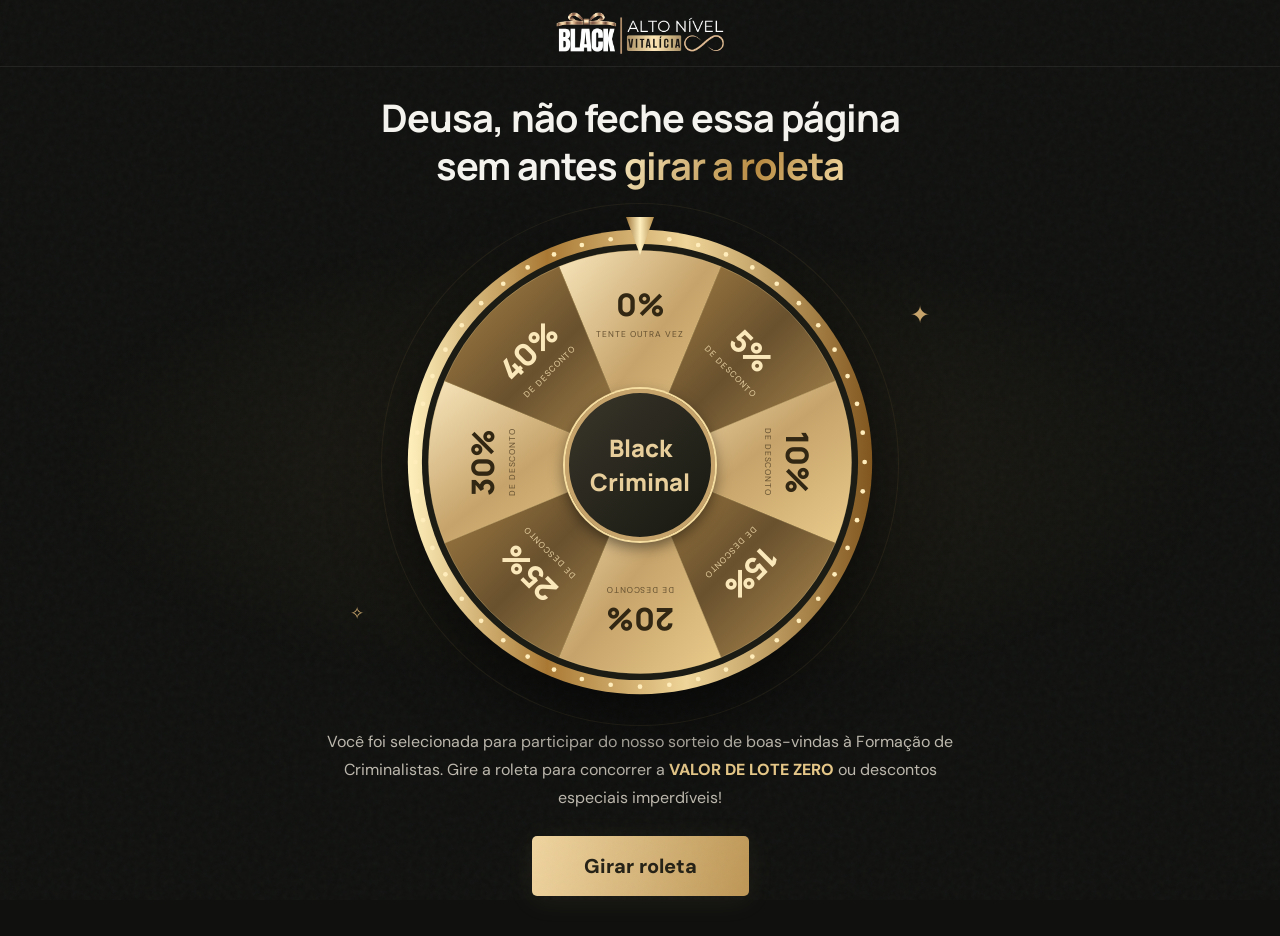
==== commit 5bbde5f6: "Swap Black Friday wheel header logo to Black Vitalícia Co-Authored-By: Claude Opus 5.5 <noreply@anth" ====
--- a/black-friday/index.html
+++ b/black-friday/index.html
@@ -9,7 +9,7 @@
 .hub{inset:34%;z-index:2;display:flex;flex-direction:column;align-items:center;justify-content:center;gap:2px;overflow:hidden;padding:8px;border-width:4px;font-family:Manrope,sans-serif;font-size:clamp(10px,2.6vw,18px);line-height:1.15;letter-spacing:0;font-weight:800;background:linear-gradient(135deg,#39352a,#171811)}.hub span{max-width:100%;white-space:nowrap}.hub{container-type:inline-size;padding:8px;text-align:center;gap:3px;font-size:clamp(8px,1.8vw,14px)}.hub span{display:block;width:100%;text-align:center;font-size:clamp(8px,1.8vw,14px);line-height:1.25;letter-spacing:0}@supports(font-size:1cqi){.hub span{font-size:19cqi}}.brand img{display:block;width:170px;height:86px;object-fit:contain}header{padding-top:12px;padding-bottom:12px}.headline{text-align:center;font-size:clamp(23px,3.3vw,38px);line-height:1.25;letter-spacing:-1px;margin:5px 0 18px;max-width:820px}.welcome{max-width:650px;margin:12px 0 24px;color:#bdb8ae;font-size:16px;line-height:1.75;text-align:center}.welcome strong{color:#e7c888;font-weight:800}@media(max-width:800px){.brand img{width:136px;height:69px}.headline{font-size:25px;margin:0 0 14px;letter-spacing:-.7px}.welcome{font-size:14px;line-height:1.65;margin:8px 0 20px}.wheel-wrap{width:min(42vh,390px,76vw)}} 
 body.shaking>header,body.shaking>main{animation:page-shake .65s ease-in-out} @keyframes page-shake{0%,100%{transform:translate(0,0)}15%{transform:translate(-5px,2px)}30%{transform:translate(5px,-2px)}45%{transform:translate(-4px,1px)}60%{transform:translate(4px,-1px)}80%{transform:translate(-2px,0)}}
 #prize{padding:40px 28px 30px;width:min(440px,calc(100% - 32px));max-height:90vh;overflow:auto;text-align:center;border:1px solid #c4a266;border-radius:16px;background:radial-gradient(ellipse at top,#3b3020,#191a15 65%);box-shadow:0 25px 100px #0009;animation:prize-in .3s ease-out}#prize::backdrop{background:#000c;backdrop-filter:blur(5px)}.close-prize{position:absolute;right:13px;top:10px;border:0;background:transparent;color:#c7bca6;cursor:pointer;font-size:26px;line-height:1;padding:8px}#prize .prize-kicker{color:#d7ba7f;font-size:11px;letter-spacing:2px;margin:0 0 14px}#prize h2{font-family:Manrope,sans-serif;font-size:28px;letter-spacing:-1px;margin:8px 0}#prize .prize-value{font-family:Manrope,sans-serif;font-weight:800;font-size:86px;line-height:1.1;letter-spacing:-5px;background:linear-gradient(115deg,#f7e7bc,#b88b41 60%,#f3d9a1);background-clip:text;color:transparent}#prize .prize-description{color:#bdb8ae;font-size:14px;line-height:1.7;margin:15px 0 24px}.redeem{display:block;width:100%;text-decoration:none;text-align:center}.redeem[aria-disabled=true]{opacity:.5;pointer-events:none}.prize-note{font-size:10px;color:#90887a;margin:14px 0 0}@keyframes prize-in{from{opacity:0;transform:translateY(18px) scale(.96)}to{opacity:1;transform:none}}@media(prefers-reduced-motion:reduce){body.shaking>header,body.shaking>main,#prize{animation:none}}
-header{justify-content:center}.brand{margin-inline:auto}#spin{font-size:20px;font-weight:800}</style></head><body><header><div class="brand"><img src="assets/logo-black-criminal.png" alt="Black Formação de Criminalistas"></div></header><main><section class="hero"><h1 class="headline">Deusa, não feche essa página<br>sem antes <span>girar a roleta</span></h1><div class="stage"><span class="spark s1">✦</span><span class="spark s2">✧</span><div class="wheel-wrap"><div class="orbit"></div><div class="pointer" aria-hidden="true"></div><svg id="wheel" viewBox="0 0 500 500" role="img" aria-label="Roleta com descontos de 0, 5, 10, 15, 20, 25, 30 e 40 por cento"></svg><div class="hub" aria-hidden="true"><span>Black</span><span>Criminal</span></div></div></div><div class="content"><p class="welcome">Você foi selecionada para participar do nosso sorteio de boas-vindas à Formação de Criminalistas. Gire a roleta para concorrer a <strong>VALOR DE LOTE ZERO</strong> ou descontos especiais imperdíveis!</p><div class="action"><button class="spin" id="spin">Girar roleta</button></div></div></section></main><dialog id="prize" aria-labelledby="prize-heading"><button class="close-prize" aria-label="Fechar prêmio">×</button><p class="prize-kicker">BLACK CRIMINAL · SEU PRÊMIO</p><h2 id="prize-heading">Parabéns, Deusa!</h2><div class="prize-value">40%</div><p class="prize-description">Você ganhou <strong>40% de desconto</strong> na Formação de Criminalistas. Resgate sua oferta abaixo.</p><a class="spin redeem" id="redeem" href="https://pay.hotmart.com/K104703066T?checkoutMode=10&amp;bid=1791757413540" target="_blank" rel="noopener noreferrer">Resgatar minha oferta ↗</a><p class="prize-note">Você será direcionada ao checkout seguro da Hotmart.</p></dialog><script>
+header{justify-content:center}.brand{margin-inline:auto}#spin{font-size:20px;font-weight:800}.brand img{width:auto;height:42px}@media(max-width:800px){.brand img{width:auto;height:34px}}</style></head><body><header><div class="brand"><picture><source srcset="assets/black-vitalicia.webp" type="image/webp"><img src="assets/black-vitalicia.png" alt="Black Vitalícia" width="558" height="140"></picture></div></header><main><section class="hero"><h1 class="headline">Deusa, não feche essa página<br>sem antes <span>girar a roleta</span></h1><div class="stage"><span class="spark s1">✦</span><span class="spark s2">✧</span><div class="wheel-wrap"><div class="orbit"></div><div class="pointer" aria-hidden="true"></div><svg id="wheel" viewBox="0 0 500 500" role="img" aria-label="Roleta com descontos de 0, 5, 10, 15, 20, 25, 30 e 40 por cento"></svg><div class="hub" aria-hidden="true"><span>Black</span><span>Criminal</span></div></div></div><div class="content"><p class="welcome">Você foi selecionada para participar do nosso sorteio de boas-vindas à Formação de Criminalistas. Gire a roleta para concorrer a <strong>VALOR DE LOTE ZERO</strong> ou descontos especiais imperdíveis!</p><div class="action"><button class="spin" id="spin">Girar roleta</button></div></div></section></main><dialog id="prize" aria-labelledby="prize-heading"><button class="close-prize" aria-label="Fechar prêmio">×</button><p class="prize-kicker">BLACK CRIMINAL · SEU PRÊMIO</p><h2 id="prize-heading">Parabéns, Deusa!</h2><div class="prize-value">40%</div><p class="prize-description">Você ganhou <strong>40% de desconto</strong> na Formação de Criminalistas. Resgate sua oferta abaixo.</p><a class="spin redeem" id="redeem" href="https://pay.hotmart.com/K104703066T?off=4g0ufy59&amp;checkoutMode=10&amp;sck=organico%7Cdireto" target="_blank" rel="noopener noreferrer">Resgatar minha oferta ↗</a><p class="prize-note">Você será direcionada ao checkout seguro da Hotmart.</p></dialog><script src="assets/tracking.js"></script><script>
 const discounts=[0,5,10,15,20,25,30,40],wheel=document.getElementById('wheel');
 wheel.innerHTML=`<defs><linearGradient id="rim"><stop stop-color="#fff0bc"/><stop offset=".3" stop-color="#a97934"/><stop offset=".6" stop-color="#efd599"/><stop offset="1" stop-color="#81571f"/></linearGradient><linearGradient id="light" x1="0" y1="0" x2="1" y2="1"><stop stop-color="#f8e6bc"/><stop offset=".5" stop-color="#c6a36a"/><stop offset="1" stop-color="#ebcc8c"/></linearGradient><linearGradient id="dark" x1="0" y1="0" x2="1" y2="1"><stop stop-color="#aa8345"/><stop offset=".5" stop-color="#69512e"/><stop offset="1" stop-color="#b59052"/></linearGradient></defs><circle cx="250" cy="250" r="247" fill="url(#rim)"/><circle cx="250" cy="250" r="232" fill="#1c1c15"/>`;
 const point=(a,r)=>[250+Math.sin(a*Math.PI/180)*r,250-Math.cos(a*Math.PI/180)*r];
